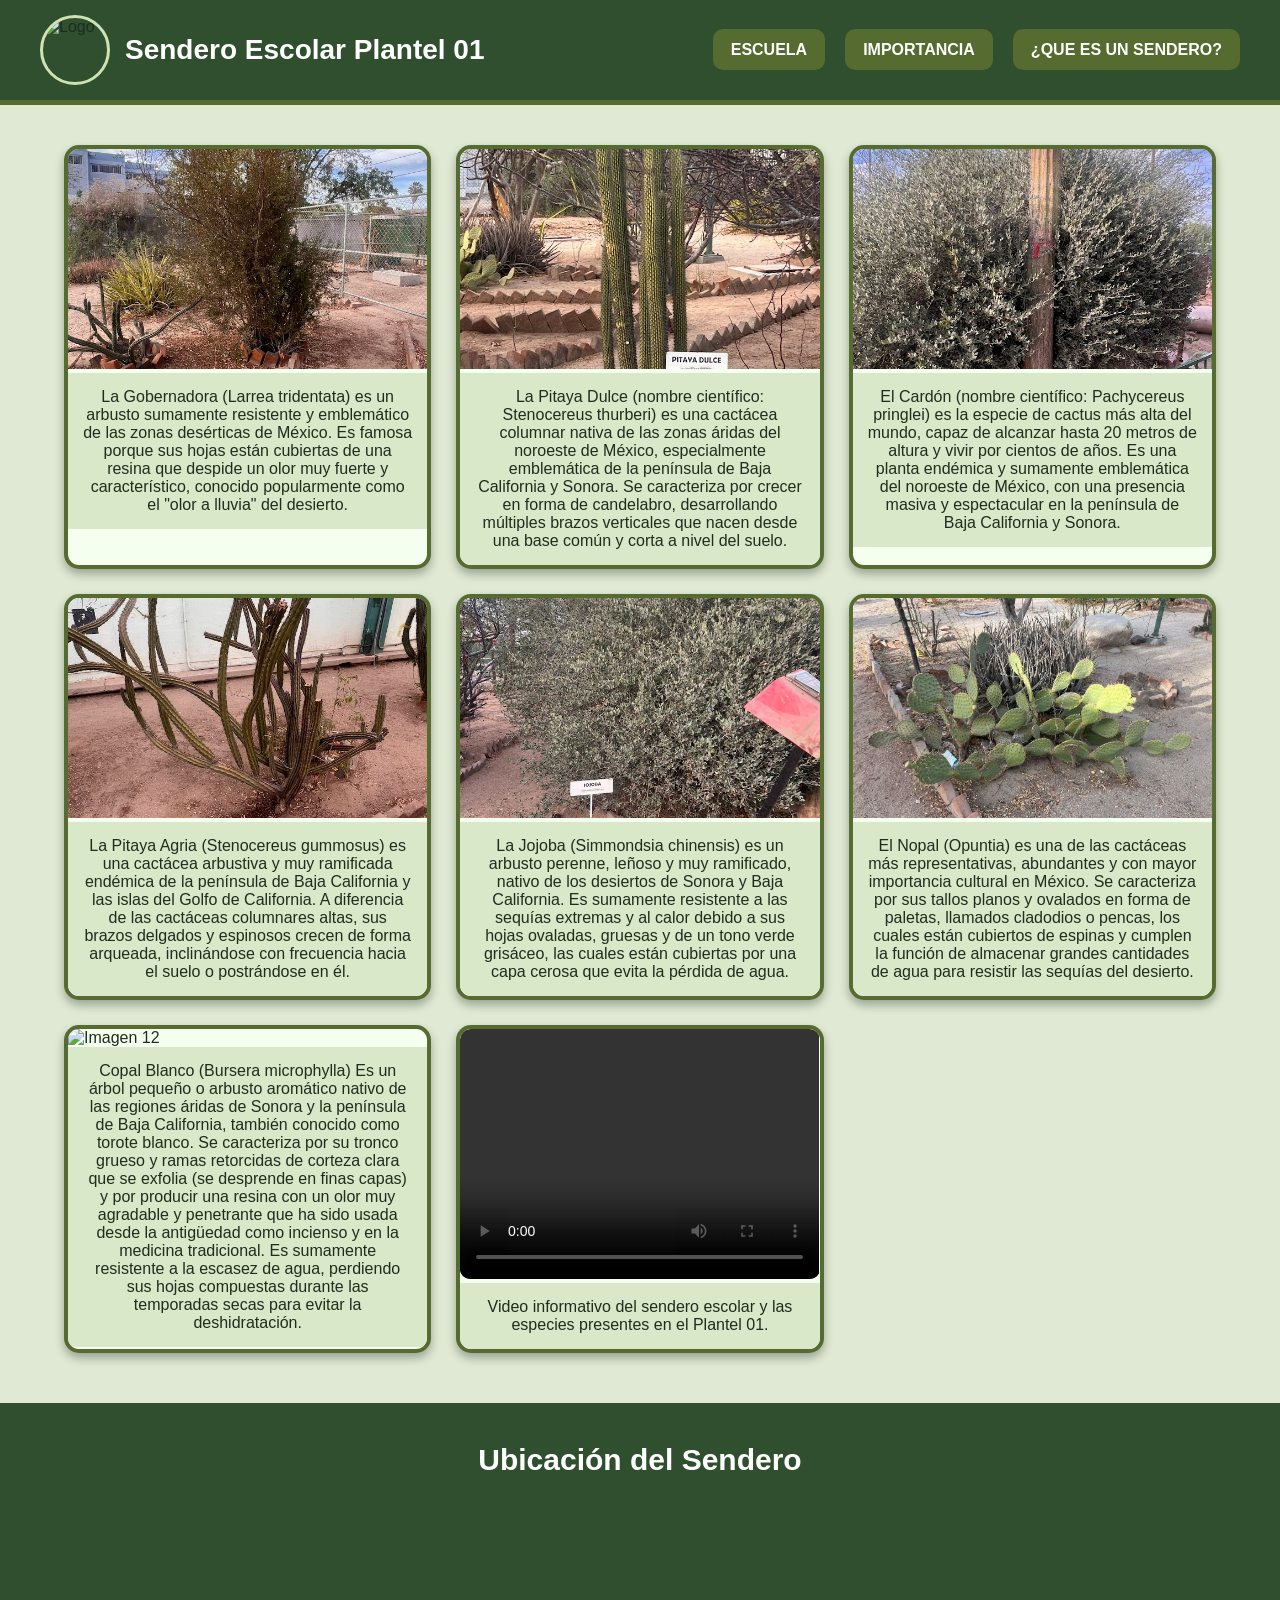
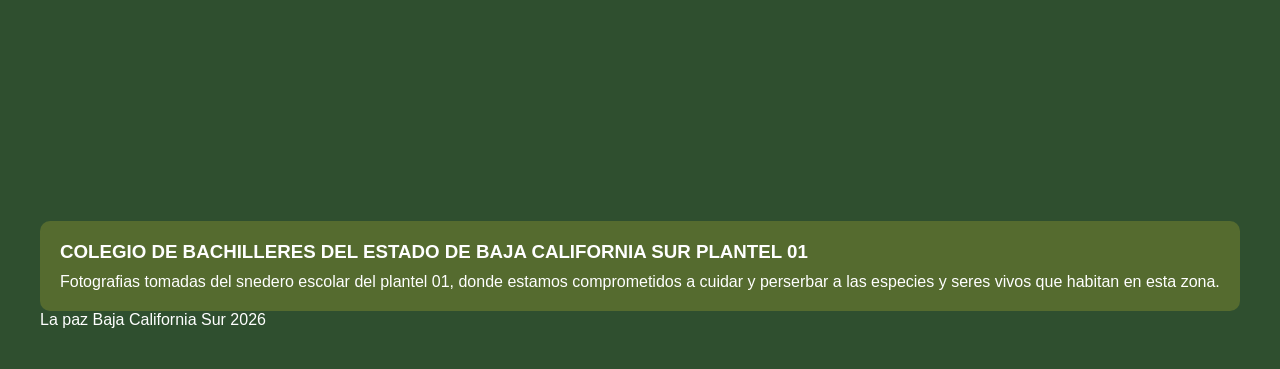
==== index.html/sendero.html @ 1c56cc45 "Add files via upload" ====
<!DOCTYPE html>
<html lang="es">
<head>
    <meta charset="UTF-8">
    <meta name="viewport" content="width=device-width, initial-scale=1.0">
    <title>Sendero Cobach Plantel 01</title>
    <link rel="stylesheet" href="./sendero.css">
</head>
<body>

    <!-- BARRA DE NAVEGACIÓN -->
    <header>
        <nav class="navbar">

            <div class="logo-titulo">
                <img src="./Logotipo_COBACH.png" alt="Logo">
                <h1>Sendero Escolar Plantel 01</h1>
            </div>

            <ul class="menu">
                <li>
                    <a href="https://www.cobachbcs.edu.mx/" target="_blank">
                        ESCUELA
                    </a>
                </li>

                <li>
                    <a href="https://ibizabotanicobiotecnologico.com/que-es-un-jardin-botanico/" target="_blank">
                        IMPORTANCIA
                    </a>
                </li>

                <li>
                    <a href="https://buenosaires.gob.ar/gcaba_historico/noticias/asi-funcionan-los-senderos-escolares-de-la-ciudad" target="_blank">
                        ¿QUE ES UN SENDERO?
                    </a>
                </li>
            </ul>

        </nav>
    </header>

   
    <main>

        <section class="galeria">
         
            
            <div class="card">
                <img src="./8d905d65-46a2-4f76-96ae-9c691eae6c45.jpg" alt="Imagen 2">
                <p>La Gobernadora (Larrea tridentata) es un arbusto sumamente resistente y emblemático de las zonas desérticas de México. Es famosa porque sus hojas están cubiertas de una resina que despide un olor muy fuerte y característico, conocido popularmente como el "olor a lluvia" del desierto.</p>
            </div>

            
            <div class="card">
                <img src="./64dfc147-aa88-4e02-a486-56f45a81b579.jpg" alt="Imagen 3">
                <p>La Pitaya Dulce (nombre científico: Stenocereus thurberi) es una cactácea columnar nativa de las zonas áridas del noroeste de México, especialmente emblemática de la península de Baja California y Sonora. Se caracteriza por crecer en forma de candelabro, desarrollando múltiples brazos verticales que nacen desde una base común y corta a nivel del suelo.</p>
            </div>

           
            <div class="card">
                <img src="./217a3433-11b9-423f-9074-757a61aa53f0.jpg" alt="Imagen 4">
                <p>El Cardón (nombre científico: Pachycereus pringlei) es la especie de cactus más alta del mundo, capaz de alcanzar hasta 20 metros de altura y vivir por cientos de años. Es una planta endémica y sumamente emblemática del noroeste de México, con una presencia masiva y espectacular en la península de Baja California y Sonora.</p>
            </div>

           
            <div class="card">
                <img src="./852c79ca-5d94-40ac-962b-292f2fce3f3e.jpg" alt="Imagen 6">
                <p>La Pitaya Agria (Stenocereus gummosus) es una cactácea arbustiva y muy ramificada endémica de la península de Baja California y las islas del Golfo de California. A diferencia de las cactáceas columnares altas, sus brazos delgados y espinosos crecen de forma arqueada, inclinándose con frecuencia hacia el suelo o postrándose en él.</p>
            </div>

          
            <div class="card">
                <img src="./1898bb62-5201-4169-bfc8-3ea3bc43dfc9.jpg" alt="Imagen 7">
                <p>La Jojoba (Simmondsia chinensis) es un arbusto perenne, leñoso y muy ramificado, nativo de los desiertos de Sonora y Baja California. Es sumamente resistente a las sequías extremas y al calor debido a sus hojas ovaladas, gruesas y de un tono verde grisáceo, las cuales están cubiertas por una capa cerosa que evita la pérdida de agua.</p>
            </div>

            <div class="card">
                <img src="./aabf4e26-a12c-472e-bf76-3e1ccd9dc1ab.jpg" alt="Imagen 8">
                <p>El Nopal (Opuntia) es una de las cactáceas más representativas, abundantes y con mayor importancia cultural en México. Se caracteriza por sus tallos planos y ovalados en forma de paletas, llamados cladodios o pencas, los cuales están cubiertos de espinas y cumplen la función de almacenar grandes cantidades de agua para resistir las sequías del desierto.</p>
            </div>

           
            <div class="card">
                <img src="./WhatsApp Image 2025-05-19 at 5.53.58 PM.jpeg" alt="Imagen 12">
                <p>Copal Blanco (Bursera microphylla)
Es un árbol pequeño o arbusto aromático nativo de las regiones áridas de Sonora y la península de Baja California, también conocido como torote blanco. Se caracteriza por su tronco grueso y ramas retorcidas de corteza clara que se exfolia (se desprende en finas capas) y por producir una resina con un olor muy agradable y penetrante que ha sido usada desde la antigüedad como incienso y en la medicina tradicional. Es sumamente resistente a la escasez de agua, perdiendo sus hojas compuestas durante las temporadas secas para evitar la deshidratación.</p>
            </div>

            <div class="card video-card">

    <video controls>
        <source src="./video jardin botanico.mp4" type="video/mp4">
        Tu navegador no soporta videos.
    </video>

    <p>
        Video informativo del sendero escolar y las especies presentes en el Plantel 01.
    </p>

</div>

        </section>

    </main>

    
    <footer>

        <section class="mapa-info">

            <h2>Ubicación del Sendero</h2>

           
            <iframe 
    src="https://www.google.com/maps?q=Colegio+de+Bachilleres+Plantel+01+La+Paz+BCS&output=embed"
    width="100%"
    height="300"
    style="border:0;"
    allowfullscreen=""
    loading="lazy">
</iframe>
            </iframe>

            
            <div class="info">
                <h3>COLEGIO DE BACHILLERES DEL ESTADO DE BAJA CALIFORNIA SUR PLANTEL 01</h3>
                <p>Fotografias tomadas del snedero escolar del plantel 01, donde estamos comprometidos a cuidar y perserbar a las especies y seres vivos que habitan en esta zona.
                </p>
            </div>
            <div>
                <p>La paz Baja California Sur 2026</p>
            </div>

        </section>

    </footer>

</body>
</html>
---- index.html/sendero.css ----
*{
    margin: 0;
    padding: 0;
    box-sizing: border-box;
}


body{
    font-family: Arial, sans-serif;
    background-color: #dfe9d3;
    color: #1f2d1f;
}


.navbar{
    background-color: #2f4f2f;
    display: flex;
    justify-content: space-between;
    align-items: center;
    padding: 15px 40px;
    flex-wrap: wrap;
    border-bottom: 5px solid #556b2f;
}


.logo-titulo{
    display: flex;
    align-items: center;
    gap: 15px;
}

.logo-titulo img{
    width: 70px;
    height: 70px;
    border-radius: 50%;
    border: 3px solid #cfe2b3;
}

.logo-titulo h1{
    color: white;
    font-size: 28px;
}


.menu{
    list-style: none;
    display: flex;
    gap: 20px;
}

.menu li a{
    text-decoration: none;
    color: white;
    background-color: #556b2f;
    padding: 12px 18px;
    border-radius: 10px;
    transition: 0.3s;
    font-weight: bold;
}

.menu li a:hover{
    background-color: #6b8e23;
    transform: scale(1.05);
}


.galeria{
    width: 90%;
    margin: 40px auto;
    display: grid;
    grid-template-columns: repeat(3, 1fr);
    gap: 25px;
}


.card{
    background-color: #f5fff0;
    border: 4px solid #556b2f;
    border-radius: 15px;
    overflow: hidden;
    box-shadow: 0 5px 10px rgba(0,0,0,0.3);
    transition: 0.3s;
}

.card:hover{
    transform: translateY(-5px);
}

.card img{
    width: 100%;
    height: 220px;
    object-fit: cover;
}

.card p{
    padding: 15px;
    text-align: center;
    font-size: 16px;
    background-color: #d8e8c8;
}

.video-card video{
    width: 100%;
    height: 250px;
    object-fit: cover;
    border-radius: 10px;
}

footer{
    background-color: #2f4f2f;
    color: white;
    padding: 40px;
    margin-top: 50px;
}


.mapa-info h2{
    margin-bottom: 20px;
    font-size: 30px;
    text-align: center;
}

.info{
    margin-top: 20px;
    background-color: #556b2f;
    padding: 20px;
    border-radius: 10px;
}

.info h3{
    margin-bottom: 10px;
}


@media(max-width: 900px){

    .galeria{
        grid-template-columns: repeat(2, 1fr);
    }

}

@media(max-width: 600px){

    .galeria{
        grid-template-columns: 1fr;
    }

    .navbar{
        flex-direction: column;
        gap: 20px;
    }

    .menu{
        flex-direction: column;
        align-items: center;
    }

}
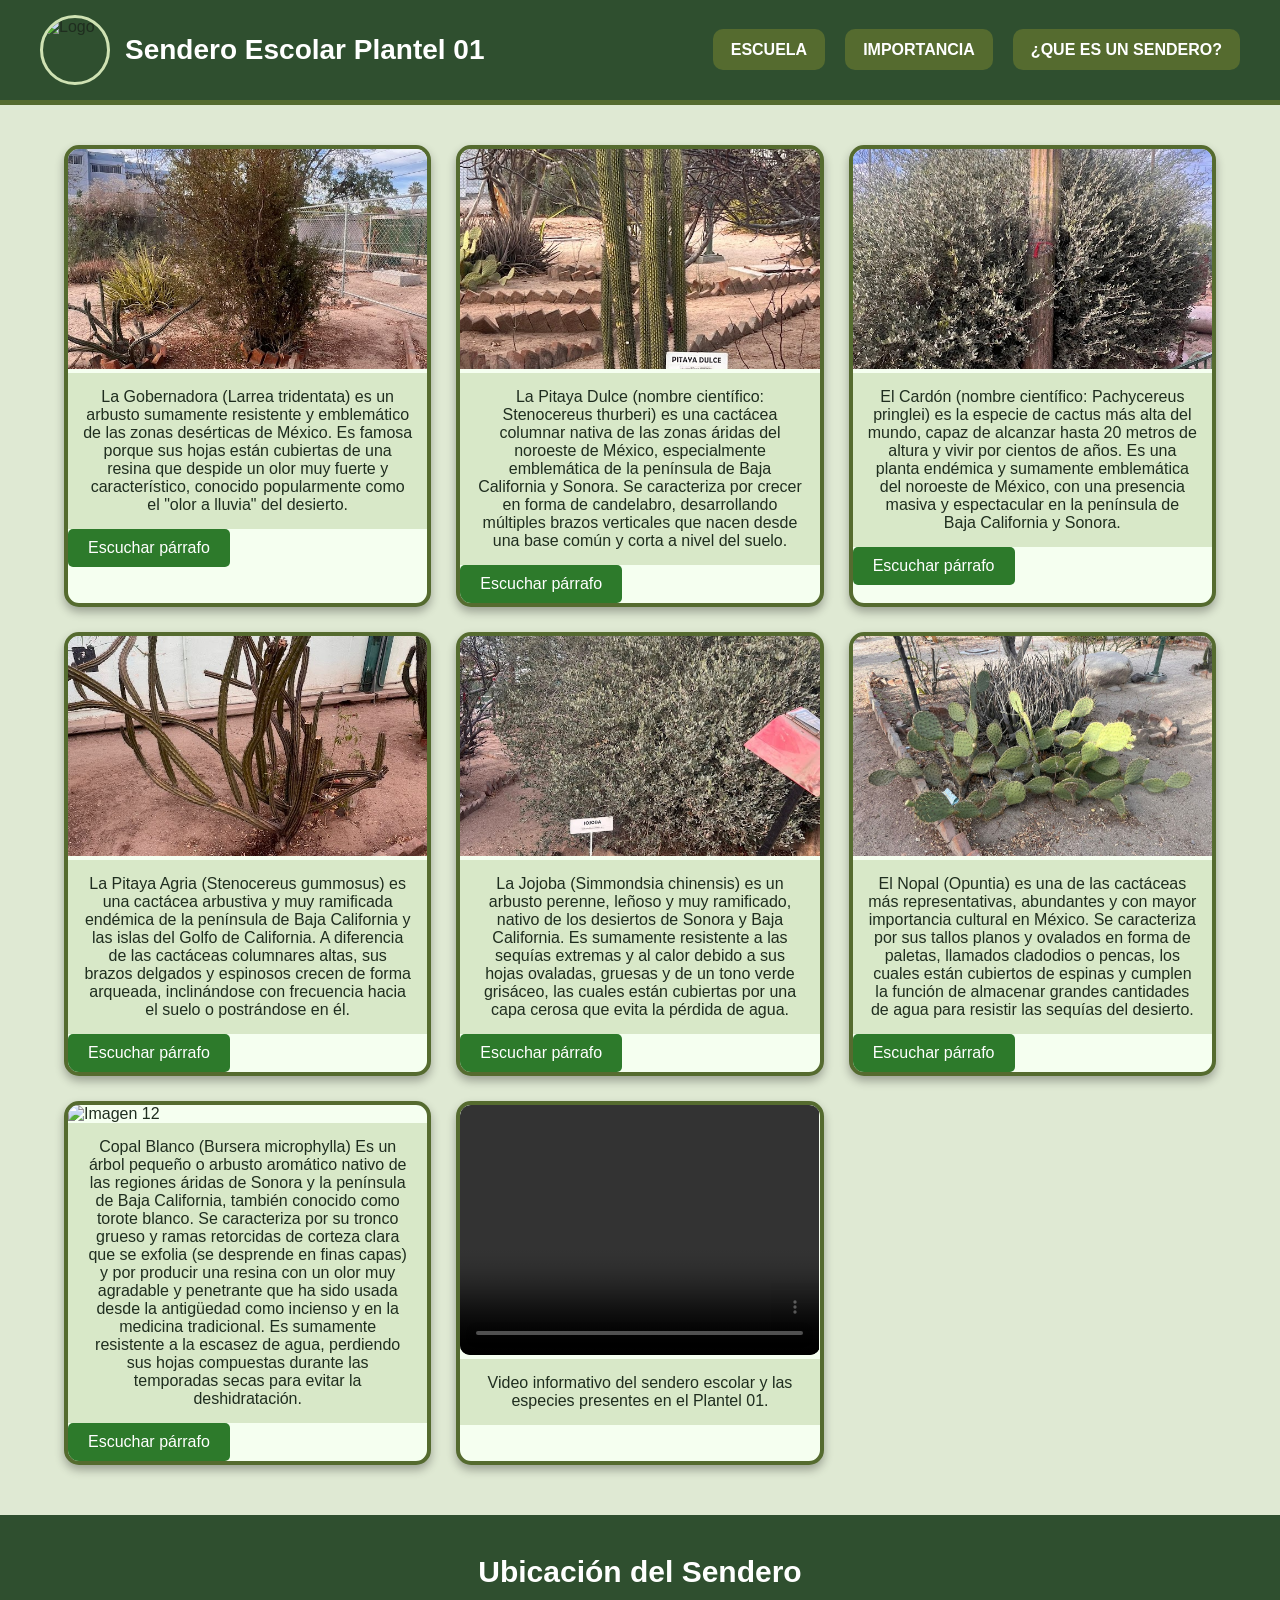
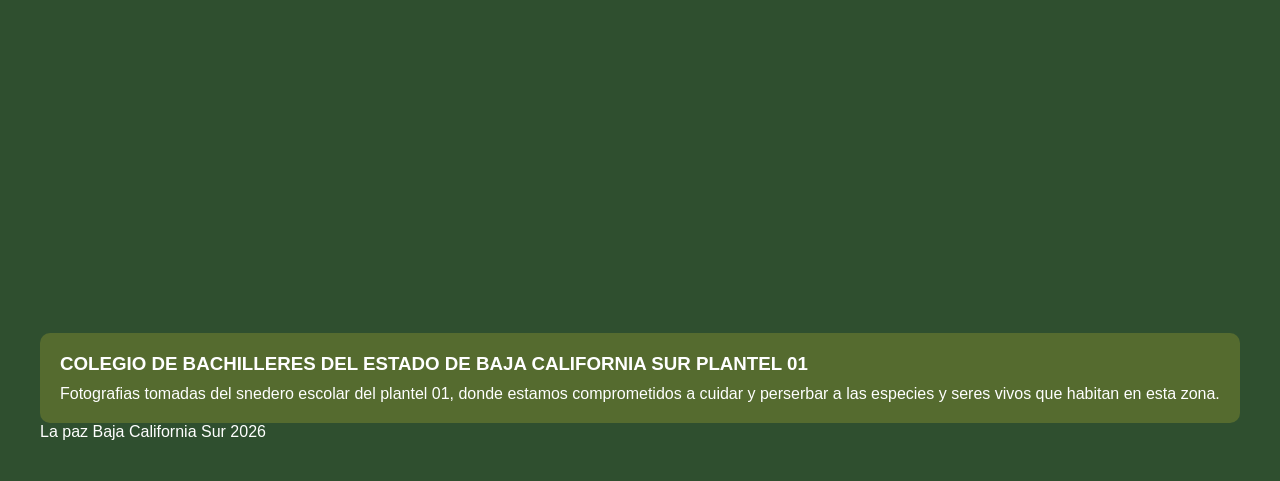
==== commit 2e465f3c: "Refactor sendero.html to improve accessibility" ====
--- a/index.html/sendero.html
+++ b/index.html/sendero.html
@@ -6,6 +6,20 @@
     <title>Sendero Cobach Plantel 01</title>
     <link rel="stylesheet" href="./sendero.css">
 </head>
+<style>
+     button {
+            padding: 10px 20px;
+            font-size: 16px;
+            cursor: pointer;
+            background-color: #2d7a2b;
+            color: white;
+            border: none;
+            border-radius: 5px;
+        }
+        button:hover {
+            background-color: #54b18d;
+        }
+</style>
 <body>
 
     <!-- BARRA DE NAVEGACIÓN -->
@@ -48,44 +62,257 @@
             
             <div class="card">
                 <img src="./8d905d65-46a2-4f76-96ae-9c691eae6c45.jpg" alt="Imagen 2">
-                <p>La Gobernadora (Larrea tridentata) es un arbusto sumamente resistente y emblemático de las zonas desérticas de México. Es famosa porque sus hojas están cubiertas de una resina que despide un olor muy fuerte y característico, conocido popularmente como el "olor a lluvia" del desierto.</p>
+                <p id="parrafo-a-leer">La Gobernadora (Larrea tridentata) es un arbusto sumamente resistente y emblemático de las zonas desérticas de México. Es famosa porque sus hojas están cubiertas de una resina que despide un olor muy fuerte y característico, conocido popularmente como el "olor a lluvia" del desierto.</p>
+            
+    <button id="btn-escuchar">Escuchar párrafo</button>
+
+    <script>
+        const btnEscuchar = document.getElementById('btn-escuchar');
+        
+        // Capturamos el párrafo por su ID
+        const parrafo = document.getElementById('parrafo-a-leer');
+    
+        if ('speechSynthesis' in window) {
+            
+            btnEscuchar.addEventListener('click', () => {
+                // Cancelar cualquier reproducción previa activa
+                window.speechSynthesis.cancel();
+    
+                // Extraemos el texto limpio del párrafo usando textContent
+                const textoLimpio = parrafo.textContent.trim();
+    
+                if (textoLimpio) {
+                    const utterance = new SpeechSynthesisUtterance(textoLimpio);
+                    utterance.lang = 'es-ES'; // Idioma configurado en español
+                    
+                    // Reproducir
+                    window.speechSynthesis.speak(utterance);
+                }
+            });
+    
+        } else {
+            alert("Tu navegador no soporta la reproducción de voz.");
+        }
+    </script>
             </div>
 
             
             <div class="card">
                 <img src="./64dfc147-aa88-4e02-a486-56f45a81b579.jpg" alt="Imagen 3">
-                <p>La Pitaya Dulce (nombre científico: Stenocereus thurberi) es una cactácea columnar nativa de las zonas áridas del noroeste de México, especialmente emblemática de la península de Baja California y Sonora. Se caracteriza por crecer en forma de candelabro, desarrollando múltiples brazos verticales que nacen desde una base común y corta a nivel del suelo.</p>
+                <p id="parrafo-a-leer2">La Pitaya Dulce (nombre científico: Stenocereus thurberi) es una cactácea columnar nativa de las zonas áridas del noroeste de México, especialmente emblemática de la península de Baja California y Sonora. Se caracteriza por crecer en forma de candelabro, desarrollando múltiples brazos verticales que nacen desde una base común y corta a nivel del suelo.</p>
+                <button id="btn-escuchar2">Escuchar párrafo</button>
+
+                <script>
+                    const btnEscuchar2 = document.getElementById('btn-escuchar2');
+                    
+                    // Capturamos el párrafo por su ID
+                    const parrafo2 = document.getElementById('parrafo-a-leer2');
+                
+                    if ('speechSynthesis' in window) {
+                        
+                        btnEscuchar2.addEventListener('click', () => {
+                            // Cancelar cualquier reproducción previa activa
+                            window.speechSynthesis.cancel();
+                
+                            // Extraemos el texto limpio del párrafo usando textContent
+                            const textoLimpio2 = parrafo2.textContent.trim();
+                
+                            if (textoLimpio2) {
+                                const utterance2 = new SpeechSynthesisUtterance(textoLimpio2);
+                                utterance2.lang = 'es-ES'; // Idioma configurado en español
+                                
+                                // Reproducir
+                                window.speechSynthesis.speak(utterance2);
+                            }
+                        });
+                
+                    } else {
+                        alert("Tu navegador no soporta la reproducción de voz.");
+                    }
+                </script>
+          
+          
             </div>
 
            
             <div class="card">
                 <img src="./217a3433-11b9-423f-9074-757a61aa53f0.jpg" alt="Imagen 4">
-                <p>El Cardón (nombre científico: Pachycereus pringlei) es la especie de cactus más alta del mundo, capaz de alcanzar hasta 20 metros de altura y vivir por cientos de años. Es una planta endémica y sumamente emblemática del noroeste de México, con una presencia masiva y espectacular en la península de Baja California y Sonora.</p>
+                <p id="parrafo-a-leer3">El Cardón (nombre científico: Pachycereus pringlei) es la especie de cactus más alta del mundo, capaz de alcanzar hasta 20 metros de altura y vivir por cientos de años. Es una planta endémica y sumamente emblemática del noroeste de México, con una presencia masiva y espectacular en la península de Baja California y Sonora.</p>
+                <button id="btn-escuchar3">Escuchar párrafo</button>
+
+                <script>
+                    const btnEscuchar3 = document.getElementById('btn-escuchar3');
+                    
+                    // Capturamos el párrafo por su ID
+                    const parrafo3 = document.getElementById('parrafo-a-leer3');
+                
+                    if ('speechSynthesis' in window) {
+                        
+                        btnEscuchar3.addEventListener('click', () => {
+                            // Cancelar cualquier reproducción previa activa
+                            window.speechSynthesis.cancel();
+                
+                            // Extraemos el texto limpio del párrafo usando textContent
+                            const textoLimpio3 = parrafo3.textContent.trim();
+                
+                            if (textoLimpio3) {
+                                const utterance3 = new SpeechSynthesisUtterance(textoLimpio3);
+                                utterance3.lang = 'es-ES'; // Idioma configurado en español
+                                
+                                // Reproducir
+                                window.speechSynthesis.speak(utterance3);
+                            }
+                        });
+                
+                    } else {
+                        alert("Tu navegador no soporta la reproducción de voz.");
+                    }
+                </script>
             </div>
 
            
             <div class="card">
                 <img src="./852c79ca-5d94-40ac-962b-292f2fce3f3e.jpg" alt="Imagen 6">
-                <p>La Pitaya Agria (Stenocereus gummosus) es una cactácea arbustiva y muy ramificada endémica de la península de Baja California y las islas del Golfo de California. A diferencia de las cactáceas columnares altas, sus brazos delgados y espinosos crecen de forma arqueada, inclinándose con frecuencia hacia el suelo o postrándose en él.</p>
+                <p id="parrafo-a-leer4">La Pitaya Agria (Stenocereus gummosus) es una cactácea arbustiva y muy ramificada endémica de la península de Baja California y las islas del Golfo de California. A diferencia de las cactáceas columnares altas, sus brazos delgados y espinosos crecen de forma arqueada, inclinándose con frecuencia hacia el suelo o postrándose en él.</p>
+                <button id="btn-escuchar4">Escuchar párrafo</button>
+
+                <script>
+                    const btnEscuchar4 = document.getElementById('btn-escuchar4');
+                    
+                    // Capturamos el párrafo por su ID
+                    const parrafo4 = document.getElementById('parrafo-a-leer4');
+                
+                    if ('speechSynthesis' in window) {
+                        
+                        btnEscuchar4.addEventListener('click', () => {
+                            // Cancelar cualquier reproducción previa activa
+                            window.speechSynthesis.cancel();
+                
+                            // Extraemos el texto limpio del párrafo usando textContent
+                            const textoLimpio4 = parrafo4.textContent.trim();
+                
+                            if (textoLimpio4) {
+                                const utterance4 = new SpeechSynthesisUtterance(textoLimpio4);
+                                utterance4.lang = 'es-ES'; // Idioma configurado en español
+                                
+                                // Reproducir
+                                window.speechSynthesis.speak(utterance4);
+                            }
+                        });
+                
+                    } else {
+                        alert("Tu navegador no soporta la reproducción de voz.");
+                    }
+                </script>
             </div>
 
           
             <div class="card">
                 <img src="./1898bb62-5201-4169-bfc8-3ea3bc43dfc9.jpg" alt="Imagen 7">
-                <p>La Jojoba (Simmondsia chinensis) es un arbusto perenne, leñoso y muy ramificado, nativo de los desiertos de Sonora y Baja California. Es sumamente resistente a las sequías extremas y al calor debido a sus hojas ovaladas, gruesas y de un tono verde grisáceo, las cuales están cubiertas por una capa cerosa que evita la pérdida de agua.</p>
+                <p id="parrafo-a-leer5">La Jojoba (Simmondsia chinensis) es un arbusto perenne, leñoso y muy ramificado, nativo de los desiertos de Sonora y Baja California. Es sumamente resistente a las sequías extremas y al calor debido a sus hojas ovaladas, gruesas y de un tono verde grisáceo, las cuales están cubiertas por una capa cerosa que evita la pérdida de agua.</p>
+                <button id="btn-escuchar5">Escuchar párrafo</button>
+
+                <script>
+                    const btnEscuchar5 = document.getElementById('btn-escuchar5');
+                    
+                    // Capturamos el párrafo por su ID
+                    const parrafo5 = document.getElementById('parrafo-a-leer5');
+                
+                    if ('speechSynthesis' in window) {
+                        
+                        btnEscuchar5.addEventListener('click', () => {
+                            // Cancelar cualquier reproducción previa activa
+                            window.speechSynthesis.cancel();
+                
+                            // Extraemos el texto limpio del párrafo usando textContent
+                            const textoLimpio5 = parrafo5.textContent.trim();
+                
+                            if (textoLimpio5) {
+                                const utterance5 = new SpeechSynthesisUtterance(textoLimpio5);
+                                utterance5.lang = 'es-ES'; // Idioma configurado en español
+                                
+                                // Reproducir
+                                window.speechSynthesis.speak(utterance5);
+                            }
+                        });
+                
+                    } else {
+                        alert("Tu navegador no soporta la reproducción de voz.");
+                    }
+                </script>
             </div>
 
             <div class="card">
                 <img src="./aabf4e26-a12c-472e-bf76-3e1ccd9dc1ab.jpg" alt="Imagen 8">
-                <p>El Nopal (Opuntia) es una de las cactáceas más representativas, abundantes y con mayor importancia cultural en México. Se caracteriza por sus tallos planos y ovalados en forma de paletas, llamados cladodios o pencas, los cuales están cubiertos de espinas y cumplen la función de almacenar grandes cantidades de agua para resistir las sequías del desierto.</p>
+                <p id="parrafo-a-leer6">El Nopal (Opuntia) es una de las cactáceas más representativas, abundantes y con mayor importancia cultural en México. Se caracteriza por sus tallos planos y ovalados en forma de paletas, llamados cladodios o pencas, los cuales están cubiertos de espinas y cumplen la función de almacenar grandes cantidades de agua para resistir las sequías del desierto.</p>
+                <button id="btn-escuchar6">Escuchar párrafo</button>
+
+                <script>
+                    const btnEscuchar6 = document.getElementById('btn-escuchar6');
+                    
+                    // Capturamos el párrafo por su ID
+                    const parrafo6 = document.getElementById('parrafo-a-leer6');
+                
+                    if ('speechSynthesis' in window) {
+                        
+                        btnEscuchar6.addEventListener('click', () => {
+                            // Cancelar cualquier reproducción previa activa
+                            window.speechSynthesis.cancel();
+                
+                            // Extraemos el texto limpio del párrafo usando textContent
+                            const textoLimpio6 = parrafo6.textContent.trim();
+                
+                            if (textoLimpio6) {
+                                const utterance6 = new SpeechSynthesisUtterance(textoLimpio6);
+                                utterance6.lang = 'es-ES'; // Idioma configurado en español
+                                
+                                // Reproducir
+                                window.speechSynthesis.speak(utterance6);
+                            }
+                        });
+                
+                    } else {
+                        alert("Tu navegador no soporta la reproducción de voz.");
+                    }
+                </script>
             </div>
 
            
             <div class="card">
                 <img src="./WhatsApp Image 2025-05-19 at 5.53.58 PM.jpeg" alt="Imagen 12">
-                <p>Copal Blanco (Bursera microphylla)
+                <p id="parrafo-a-leer7">Copal Blanco (Bursera microphylla)
 Es un árbol pequeño o arbusto aromático nativo de las regiones áridas de Sonora y la península de Baja California, también conocido como torote blanco. Se caracteriza por su tronco grueso y ramas retorcidas de corteza clara que se exfolia (se desprende en finas capas) y por producir una resina con un olor muy agradable y penetrante que ha sido usada desde la antigüedad como incienso y en la medicina tradicional. Es sumamente resistente a la escasez de agua, perdiendo sus hojas compuestas durante las temporadas secas para evitar la deshidratación.</p>
-            </div>
+<button id="btn-escuchar7">Escuchar párrafo</button>
+
+                <script>
+                    const btnEscuchar7 = document.getElementById('btn-escuchar7');
+                    
+                    // Capturamos el párrafo por su ID
+                    const parrafo7 = document.getElementById('parrafo-a-leer7');
+                
+                    if ('speechSynthesis' in window) {
+                        
+                        btnEscuchar7.addEventListener('click', () => {
+                            // Cancelar cualquier reproducción previa activa
+                            window.speechSynthesis.cancel();
+                
+                            // Extraemos el texto limpio del párrafo usando textContent
+                            const textoLimpio7 = parrafo7.textContent.trim();
+                
+                            if (textoLimpio7) {
+                                const utterance7 = new SpeechSynthesisUtterance(textoLimpio7);
+                                utterance7.lang = 'es-ES'; // Idioma configurado en español
+                                
+                                // Reproducir
+                                window.speechSynthesis.speak(utterance7);
+                            }
+                        });
+                
+                    } else {
+                        alert("Tu navegador no soporta la reproducción de voz.");
+                    }
+                </script>            
+</div>
 
             <div class="card video-card">
 
@@ -137,4 +364,4 @@
     </footer>
 
 </body>
-</html>+</html>
